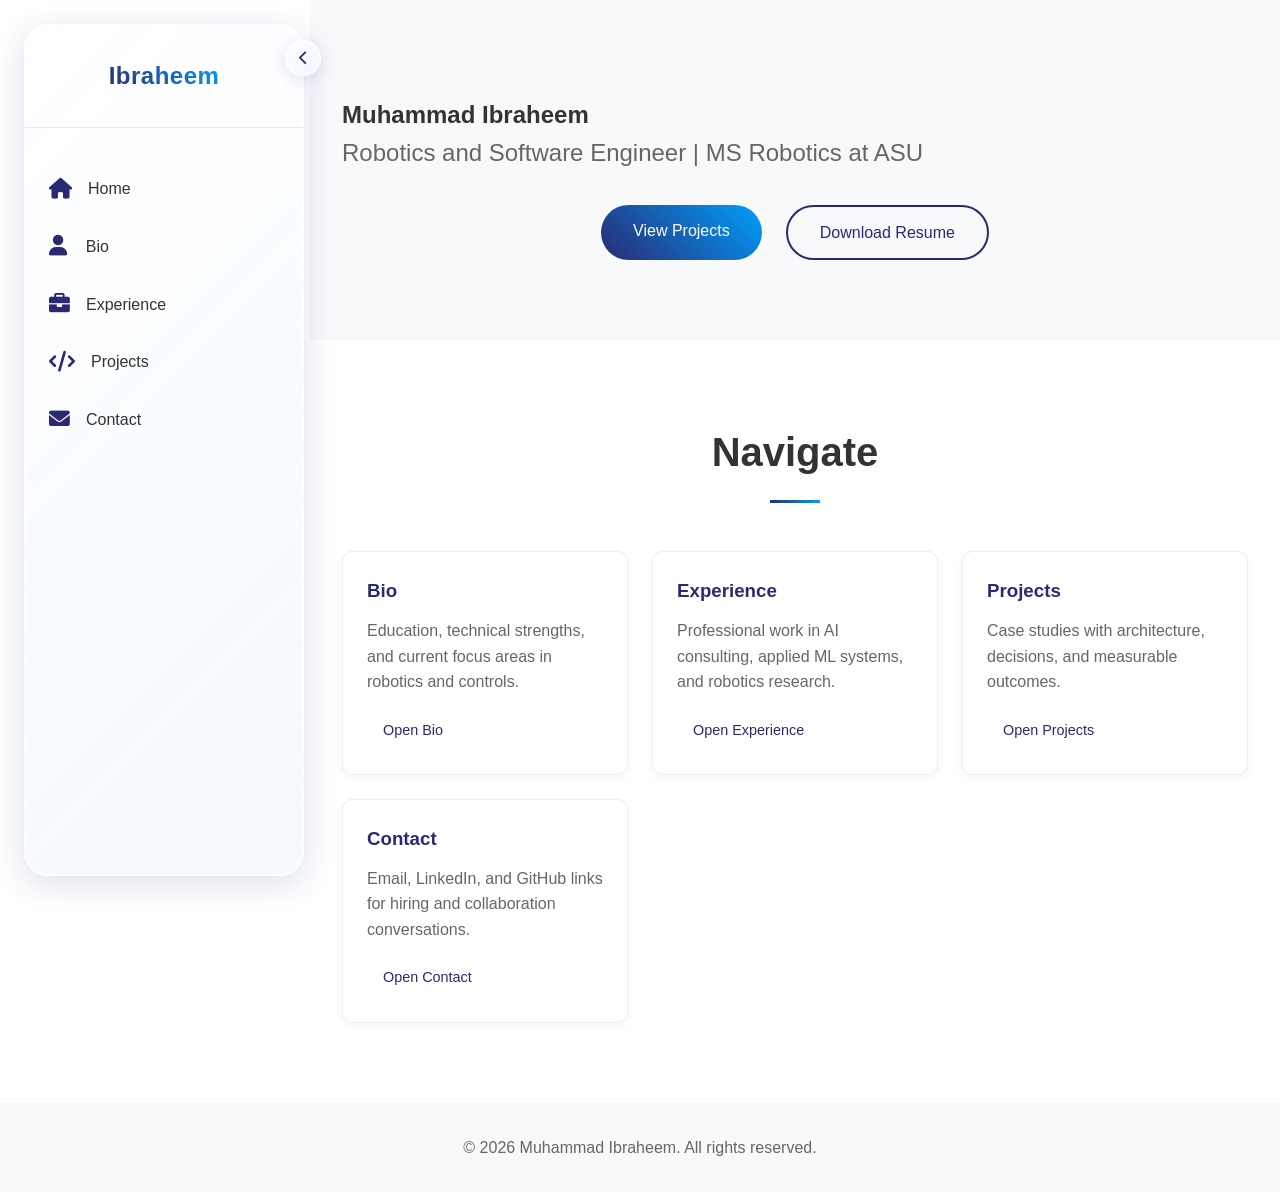
==== index.html @ ad09bc07 "Refactor to multipage site and add quadruped challenge case study" ====
<!DOCTYPE html>
<html lang="en">
<head>
    <meta charset="UTF-8">
    <meta name="viewport" content="width=device-width, initial-scale=1.0">
    <title>Muhammad Ibraheem | Robotics & Software Portfolio</title>

    <meta name="description" content="Muhammad Ibraheem - Robotics and software portfolio with project case studies, experience, and technical background.">
    <meta name="author" content="Muhammad Ibraheem">
    <meta name="robots" content="index,follow">
    <meta name="theme-color" content="#2a2a72">
    <link rel="canonical" href="https://ibraheem-111.github.io/">

    <meta property="og:title" content="Muhammad Ibraheem | Robotics & Software Portfolio">
    <meta property="og:description" content="Explore project case studies, engineering experience, and current robotics work.">
    <meta property="og:type" content="website">
    <meta property="og:url" content="https://ibraheem-111.github.io/">
    <meta property="og:image" content="https://ibraheem-111.github.io/ibraheem.jpg">

    <meta name="twitter:card" content="summary_large_image">
    <meta name="twitter:title" content="Muhammad Ibraheem | Robotics & Software Portfolio">
    <meta name="twitter:description" content="Project case studies and engineering experience in robotics and software.">
    <meta name="twitter:image" content="https://ibraheem-111.github.io/ibraheem.jpg">

    <script type="application/ld+json">
    {
        "@context": "https://schema.org",
        "@type": "Person",
        "name": "Muhammad Ibraheem",
        "jobTitle": "MS Robotics and Autonomous Systems Student",
        "url": "https://ibraheem-111.github.io",
        "image": "https://ibraheem-111.github.io/ibraheem.jpg",
        "sameAs": [
            "https://github.com/ibraheem-111",
            "https://www.linkedin.com/in/muhammad-ibraheem-abb066152/"
        ],
        "location": {
            "@type": "Place",
            "name": "Tempe, Arizona, USA"
        }
    }
    </script>

    <link rel="icon" type="image/svg+xml" href="/favicon.svg">
    <link rel="alternate icon" href="/favicon.ico">
    <link rel="stylesheet" href="/styles.css">
    <link rel="stylesheet" href="https://cdnjs.cloudflare.com/ajax/libs/font-awesome/6.0.0/css/all.min.css">
</head>
<body>
    <a href="#mainContent" class="skip-to-content">Skip to main content</a>

    <aside class="sidebar" id="sidebar" role="navigation" aria-label="Main navigation">
        <div class="sidebar-header">
            <div class="logo">
                <span class="logo-full">Ibraheem</span>
                <span class="logo-short">I</span>
            </div>
        </div>
        <nav class="sidebar-nav">
            <ul class="sidebar-links">
                <li><a href="/" class="sidebar-link" aria-current="page"><i class="fas fa-home"></i><span class="link-text">Home</span></a></li>
                <li><a href="/bio.html" class="sidebar-link"><i class="fas fa-user"></i><span class="link-text">Bio</span></a></li>
                <li><a href="/experience.html" class="sidebar-link"><i class="fas fa-briefcase"></i><span class="link-text">Experience</span></a></li>
                <li><a href="/projects/" class="sidebar-link"><i class="fas fa-code"></i><span class="link-text">Projects</span></a></li>
                <li><a href="/contact.html" class="sidebar-link"><i class="fas fa-envelope"></i><span class="link-text">Contact</span></a></li>
            </ul>
        </nav>
    </aside>

    <button class="sidebar-toggle-desktop" id="sidebarToggle" aria-label="Toggle sidebar" aria-expanded="true" aria-controls="sidebar">
        <i class="fas fa-chevron-left"></i>
    </button>

    <button class="sidebar-toggle-mobile" id="sidebarToggleMobile" aria-label="Toggle navigation menu" aria-expanded="false" aria-controls="sidebar">
        <span class="bar"></span>
        <span class="bar"></span>
        <span class="bar"></span>
    </button>

    <div class="sidebar-overlay" id="sidebarOverlay"></div>

    <main class="main-content" id="mainContent">
        <section class="page-hero">
            <div class="container">
                <h1>Muhammad Ibraheem</h1>
                <p class="subtitle">Robotics and Software Engineer | MS Robotics at ASU</p>
                <div class="hero-cta">
                    <a href="/projects/" class="btn btn-primary">View Projects</a>
                    <a href="/resume.pdf" download class="btn btn-outline">Download Resume</a>
                </div>
            </div>
        </section>

        <section class="simple-grid-section">
            <div class="container">
                <h2>Navigate</h2>
                <div class="simple-grid">
                    <article class="simple-card">
                        <h3>Bio</h3>
                        <p>Education, technical strengths, and current focus areas in robotics and controls.</p>
                        <a href="/bio.html" class="btn btn-small">Open Bio</a>
                    </article>
                    <article class="simple-card">
                        <h3>Experience</h3>
                        <p>Professional work in AI consulting, applied ML systems, and robotics research.</p>
                        <a href="/experience.html" class="btn btn-small">Open Experience</a>
                    </article>
                    <article class="simple-card">
                        <h3>Projects</h3>
                        <p>Case studies with architecture, decisions, and measurable outcomes.</p>
                        <a href="/projects/" class="btn btn-small">Open Projects</a>
                    </article>
                    <article class="simple-card">
                        <h3>Contact</h3>
                        <p>Email, LinkedIn, and GitHub links for hiring and collaboration conversations.</p>
                        <a href="/contact.html" class="btn btn-small">Open Contact</a>
                    </article>
                </div>
            </div>
        </section>
    </main>

    <footer>
        <div class="container">
            <p>&copy; 2026 Muhammad Ibraheem. All rights reserved.</p>
        </div>
    </footer>

    <script src="/script.js"></script>
</body>
</html>
---- styles.css ----
/* Modern CSS Reset and Variables */
:root {
    --primary-color: #2a2a72;
    --secondary-color: #009ffd;
    --text-color: #333;
    --light-text: #666;
    --background: #ffffff;
    --section-bg: #f8f9fa;
    --transition: all 0.3s ease;
}

* {
    margin: 0;
    padding: 0;
    box-sizing: border-box;
}

body {
    font-family: 'Inter', -apple-system, BlinkMacSystemFont, 'Segoe UI', Roboto, sans-serif;
    line-height: 1.6;
    color: var(--text-color);
    background: var(--background);
}

/* ===== ACCESSIBILITY ===== */

/* Skip to Content Link */
.skip-to-content {
    position: absolute;
    top: -9999px;
    left: -9999px;
    z-index: 9999;
    padding: 1rem;
    background: var(--primary-color);
    color: white;
    text-decoration: none;
    border-radius: 4px;
    font-weight: 500;
}

.skip-to-content:focus {
    top: 1rem;
    left: 1rem;
}

/* Focus Visible Styles */
a:focus-visible,
button:focus-visible,
input:focus-visible,
textarea:focus-visible,
select:focus-visible {
    outline: 3px solid var(--secondary-color);
    outline-offset: 2px;
}

/* Prefers Reduced Motion */
@media (prefers-reduced-motion: reduce) {
    * {
        animation-duration: 0.01ms !important;
        animation-iteration-count: 1 !important;
        transition-duration: 0.01ms !important;
        scroll-behavior: auto !important;
    }
}

/* ===== SIDEBAR NAVIGATION ===== */

/* Sidebar Container */
.sidebar {
    position: fixed;
    top: 1.5rem;
    left: 1.5rem;
    height: calc(100vh - 3rem);
    width: 280px;
    background: linear-gradient(135deg, rgba(255, 255, 255, 0.8), rgba(240, 248, 255, 0.75));
    backdrop-filter: blur(20px) saturate(180%);
    -webkit-backdrop-filter: blur(20px) saturate(180%);
    border: 1px solid rgba(255, 255, 255, 0.6);
    border-radius: 24px;
    box-shadow: 0 8px 32px rgba(31, 38, 135, 0.15),
                0 0 0 1px rgba(255, 255, 255, 0.4) inset;
    z-index: 1000;
    transition: all 0.3s cubic-bezier(0.4, 0, 0.2, 1);
    display: flex;
    flex-direction: column;
    overflow: hidden;
}

/* Collapsed State (Desktop) */
.sidebar.collapsed {
    width: 80px;
}

.sidebar.collapsed .link-text {
    display: none;
}

/* Sidebar Header */
.sidebar-header {
    padding: 2rem 1.5rem;
    border-bottom: 1px solid rgba(42, 42, 114, 0.1);
    transition: padding 0.3s ease;
}

.sidebar.collapsed .sidebar-header {
    padding: 1.5rem 0.5rem;
}

.sidebar .logo {
    font-size: 1.5rem;
    font-weight: 700;
    text-align: center;
    transition: all 0.3s ease;
    letter-spacing: 0.5px;
}

.sidebar .logo span {
    background: linear-gradient(45deg, var(--primary-color), var(--secondary-color));
    -webkit-background-clip: text;
    -webkit-text-fill-color: transparent;
    background-clip: text;
}

.logo-short {
    display: none;
}

.sidebar.collapsed .logo-full {
    display: none;
}

.sidebar.collapsed .logo-short {
    display: inline;
}

/* Sidebar Navigation */
.sidebar-nav {
    flex: 1;
    overflow-y: auto;
    padding: 2rem 0;
}

.sidebar-links {
    list-style: none;
    padding: 0;
    margin: 0;
}

.sidebar-link {
    display: flex;
    align-items: center;
    gap: 1rem;
    padding: 1rem 1.5rem;
    color: var(--text-color);
    text-decoration: none;
    font-weight: 500;
    transition: all 0.3s ease;
    position: relative;
}

.sidebar-link i {
    font-size: 1.3rem;
    min-width: 1.3rem;
    color: var(--primary-color);
    transition: transform 0.3s ease;
}

.sidebar-link:hover {
    background: linear-gradient(90deg, rgba(42, 42, 114, 0.08), rgba(0, 159, 253, 0.05));
    padding-left: 2rem;
}

.sidebar-link:hover i {
    transform: translateX(5px);
}

.sidebar-link.active {
    background: linear-gradient(90deg, rgba(42, 42, 114, 0.12), rgba(0, 159, 253, 0.08));
    color: var(--primary-color);
    border-left: 4px solid var(--primary-color);
}

/* Desktop Toggle Button */
.sidebar-toggle-desktop {
    position: fixed;
    left: 285px;
    top: 2.5rem;
    width: 36px;
    height: 36px;
    background: linear-gradient(135deg, rgba(255, 255, 255, 0.85), rgba(240, 248, 255, 0.8));
    backdrop-filter: blur(20px) saturate(180%);
    -webkit-backdrop-filter: blur(20px) saturate(180%);
    border: 1px solid rgba(255, 255, 255, 0.6);
    border-radius: 50%;
    display: flex;
    align-items: center;
    justify-content: center;
    cursor: pointer;
    z-index: 1001;
    transition: all 0.3s cubic-bezier(0.4, 0, 0.2, 1);
    box-shadow: 0 4px 16px rgba(31, 38, 135, 0.12),
                0 0 0 1px rgba(255, 255, 255, 0.3) inset;
}

.sidebar-toggle-desktop:hover {
    background: linear-gradient(135deg, rgba(255, 255, 255, 0.95), rgba(240, 248, 255, 0.9));
    transform: scale(1.1);
    box-shadow: 0 6px 20px rgba(31, 38, 135, 0.18),
                0 0 0 1px rgba(255, 255, 255, 0.4) inset;
}

.sidebar-toggle-desktop i {
    color: var(--primary-color);
    font-size: 0.9rem;
    transition: transform 0.3s ease;
}

.sidebar.collapsed ~ .sidebar-toggle-desktop {
    left: 105px;
}

.sidebar.collapsed ~ .sidebar-toggle-desktop i {
    transform: rotate(180deg);
}

/* Mobile Toggle Button */
.sidebar-toggle-mobile {
    display: none;
    position: fixed;
    left: 1.5rem;
    top: 1.5rem;
    width: 48px;
    height: 48px;
    background: linear-gradient(135deg, rgba(255, 255, 255, 0.85), rgba(240, 248, 255, 0.8));
    backdrop-filter: blur(20px) saturate(180%);
    -webkit-backdrop-filter: blur(20px) saturate(180%);
    border: 1px solid rgba(255, 255, 255, 0.6);
    border-radius: 14px;
    flex-direction: column;
    align-items: center;
    justify-content: center;
    cursor: pointer;
    z-index: 1002;
    gap: 5px;
    padding: 0;
    box-shadow: 0 4px 16px rgba(31, 38, 135, 0.12),
                0 0 0 1px rgba(255, 255, 255, 0.3) inset;
    transition: all 0.3s cubic-bezier(0.4, 0, 0.2, 1);
}

.sidebar-toggle-mobile:hover {
    background: linear-gradient(135deg, rgba(255, 255, 255, 0.95), rgba(240, 248, 255, 0.9));
    transform: scale(1.05);
    box-shadow: 0 6px 20px rgba(31, 38, 135, 0.18),
                0 0 0 1px rgba(255, 255, 255, 0.4) inset;
}

.sidebar-toggle-mobile .bar {
    display: block;
    width: 25px;
    height: 3px;
    background: var(--primary-color);
    transition: all 0.3s ease;
    border-radius: 2px;
}

/* Hamburger to X animation */
.sidebar-toggle-mobile.active .bar:nth-child(1) {
    transform: translateY(8px) rotate(45deg);
}

.sidebar-toggle-mobile.active .bar:nth-child(2) {
    opacity: 0;
}

.sidebar-toggle-mobile.active .bar:nth-child(3) {
    transform: translateY(-8px) rotate(-45deg);
}

/* Sidebar Overlay (Mobile) */
.sidebar-overlay {
    display: none;
    position: fixed;
    top: 0;
    left: 0;
    width: 100%;
    height: 100%;
    background: rgba(0, 0, 0, 0.5);
    z-index: 999;
    opacity: 0;
    transition: opacity 0.3s ease;
}

.sidebar-overlay.active {
    display: block;
    opacity: 1;
}

/* Main Content - Pushes when sidebar expands */
.main-content {
    margin-left: 310px;
    transition: margin-left 0.3s cubic-bezier(0.4, 0, 0.2, 1);
}

.sidebar.collapsed ~ .main-content {
    margin-left: 110px;
}

/* Hero Header (Merged into About) */
.hero-merged {
    padding-top: 6rem !important;
    background: linear-gradient(135deg, rgba(42, 42, 114, 0.05), rgba(0, 159, 253, 0.05));
}

.hero-header {
    text-align: center;
    margin-bottom: 4rem;
    padding: 2rem 0;
}

.hero-header h1 {
    font-size: 3.5rem;
    margin-bottom: 1rem;
    background: linear-gradient(45deg, var(--primary-color), var(--secondary-color));
    -webkit-background-clip: text;
    -webkit-text-fill-color: transparent;
    background-clip: text;
}

.subtitle {
    font-size: 1.5rem;
    color: var(--light-text);
    margin-bottom: 2rem;
}

/* Buttons */
.hero-cta {
    display: flex;
    gap: 1.5rem;
    justify-content: center;
    margin-top: 2rem;
}

.section-switch {
    margin: 1.25rem auto 0;
    display: inline-flex;
    gap: 0.5rem;
    padding: 0.4rem;
    border-radius: 999px;
    background: rgba(42, 42, 114, 0.08);
    border: 1px solid rgba(42, 42, 114, 0.2);
}

.section-switch-link {
    color: var(--primary-color);
    text-decoration: none;
    padding: 0.5rem 1rem;
    border-radius: 999px;
    font-weight: 600;
    transition: var(--transition);
}

.section-switch-link.is-active,
.section-switch-link:hover {
    color: white;
    background: linear-gradient(45deg, var(--primary-color), var(--secondary-color));
}

.btn {
    display: inline-block;
    padding: 0.8rem 2rem;
    border-radius: 30px;
    text-decoration: none;
    font-weight: 500;
    transition: var(--transition);
}

.btn-primary {
    background: linear-gradient(45deg, var(--primary-color), var(--secondary-color));
    color: white;
}

.btn-secondary {
    border: 2px solid var(--primary-color);
    color: var(--primary-color);
    background: transparent;
}

.btn-secondary[aria-disabled="true"] {
    opacity: 0.5;
    cursor: not-allowed;
}

.btn-outline {
    border: 2px solid var(--primary-color);
    color: var(--primary-color);
}

.btn-small {
    padding: 0.5rem 1rem;
    font-size: 0.9rem;
    border-radius: 20px;
    display: inline-block;
}

.btn:hover:not([aria-disabled="true"]) {
    transform: translateY(-3px);
    box-shadow: 0 5px 15px rgba(0, 0, 0, 0.1);
}

/* Project Links Section */
.project-links {
    display: flex;
    gap: 1rem;
    margin-top: 1.5rem;
    flex-wrap: wrap;
}

.project-links .btn {
    margin: 0;
}

/* Multi-page Simple Layout */
.page-hero {
    padding-top: 6rem;
    background: var(--section-bg);
}

.simple-grid-section {
    background: var(--background);
}

.simple-grid {
    display: grid;
    grid-template-columns: repeat(auto-fit, minmax(240px, 1fr));
    gap: 1.5rem;
}

.simple-card {
    background: white;
    border: 1px solid rgba(42, 42, 114, 0.08);
    border-radius: 10px;
    padding: 1.5rem;
    box-shadow: 0 4px 12px rgba(0, 0, 0, 0.04);
}

.simple-card h3 {
    color: var(--primary-color);
    margin-bottom: 0.75rem;
}

.simple-card p {
    color: var(--light-text);
    margin-bottom: 1rem;
}

.simple-card a {
    color: var(--primary-color);
}

/* Sections */
section {
    padding: 5rem 2rem;
}

.container {
    max-width: 1200px;
    margin: 0 auto;
}

h2 {
    font-size: 2.5rem;
    margin-bottom: 3rem;
    text-align: center;
    position: relative;
}

h2::after {
    content: '';
    display: block;
    width: 50px;
    height: 3px;
    background: linear-gradient(45deg, var(--primary-color), var(--secondary-color));
    margin: 1rem auto;
}

/* About Section */
.about-content {
    display: grid;
    grid-template-columns: 1fr 1fr;
    gap: 4rem;
    align-items: start;
    padding: 0 1rem;
}

.about-image {
    display: flex;
    justify-content: center;
    align-items: center;
    width: 100%;
}

.profile-image {
    width: 100%;
    max-width: 400px;
    height: auto;
    aspect-ratio: 1;
    object-fit: cover;
    border-radius: 10px;
    box-shadow: 0 5px 15px rgba(0, 0, 0, 0.1);
    transition: var(--transition);
}

.profile-image:hover {
    transform: translateY(-5px);
    box-shadow: 0 8px 25px rgba(0, 0, 0, 0.15);
}

/* Academic Section */
.academic-content {
    display: grid;
    gap: 2rem;
}

.academic-item {
    background: white;
    padding: 2rem;
    border-radius: 10px;
    box-shadow: 0 5px 15px rgba(0, 0, 0, 0.05);
    transition: var(--transition);
}

.academic-item:hover {
    transform: translateY(-5px);
    box-shadow: 0 8px 25px rgba(0, 0, 0, 0.1);
}

.academic-details {
    display: flex;
    justify-content: space-between;
    margin-top: 1rem;
    color: var(--light-text);
}

/* Interests Section */
.interests {
    background: var(--section-bg);
}

.interests-grid {
    display: grid;
    grid-template-columns: repeat(auto-fit, minmax(250px, 1fr));
    gap: 2rem;
}

.interest-card {
    background: white;
    padding: 2rem;
    border-radius: 10px;
    text-align: center;
    box-shadow: 0 5px 15px rgba(0, 0, 0, 0.05);
    transition: var(--transition);
}

.interest-card:hover {
    transform: translateY(-5px);
    box-shadow: 0 8px 25px rgba(0, 0, 0, 0.1);
}

.interest-card i {
    font-size: 2.5rem;
    margin-bottom: 1rem;
    background: linear-gradient(45deg, var(--primary-color), var(--secondary-color));
    -webkit-background-clip: text;
    -webkit-text-fill-color: transparent;
}

/* Contact Section */
.contact-content {
    max-width: 600px;
    margin: 0 auto;
}

.contact-info {
    display: grid;
    gap: 1.5rem;
}

.contact-item {
    display: flex;
    align-items: center;
    gap: 1rem;
}

.contact-item i {
    font-size: 1.5rem;
    color: var(--primary-color);
}

.contact-item a {
    text-decoration: none;
    color: var(--text-color);
    transition: var(--transition);
}

.contact-item a:hover {
    color: var(--primary-color);
}

/* Footer */
footer {
    background: var(--section-bg);
    padding: 2rem;
    text-align: center;
    color: var(--light-text);
}

/* Projects Section */
.projects {
    background: var(--section-bg);
}

.projects-grid {
    display: grid;
    grid-template-columns: repeat(auto-fit, minmax(300px, 1fr));
    gap: 2rem;
}

.project-card {
    background: white;
    border-radius: 10px;
    overflow: hidden;
    box-shadow: 0 5px 15px rgba(0, 0, 0, 0.05);
    transition: var(--transition);
}

.project-card:hover {
    transform: translateY(-5px);
    box-shadow: 0 8px 25px rgba(0, 0, 0, 0.1);
}

.project-image {
    width: 100%;
    height: 200px;
    overflow: hidden;
}

.project-image .image-placeholder {
    width: 100%;
    height: 100%;
    background: linear-gradient(45deg, var(--primary-color), var(--secondary-color));
    opacity: 0.1;
}

.project-content {
    padding: 1.5rem;
}

.project-content h3 {
    margin-bottom: 0.5rem;
    color: var(--primary-color);
}

.project-content p {
    color: var(--light-text);
    margin-bottom: 1rem;
}

.project-tech {
    display: flex;
    flex-wrap: wrap;
    gap: 0.5rem;
    margin-bottom: 1rem;
}

.project-tech span {
    background: var(--section-bg);
    padding: 0.3rem 0.8rem;
    border-radius: 15px;
    font-size: 0.9rem;
    color: var(--primary-color);
}

/* Experience Section */
.experience-timeline {
    position: relative;
    max-width: 800px;
    margin: 0 auto;
}

.experience-timeline::before {
    content: '';
    position: absolute;
    left: 50%;
    transform: translateX(-50%);
    width: 2px;
    height: 100%;
    background: linear-gradient(to bottom, var(--primary-color), var(--secondary-color));
}

.experience-item {
    position: relative;
    margin-bottom: 3rem;
    width: 50%;
    padding-right: 2rem;
}

.experience-item:nth-child(even) {
    margin-left: 50%;
    padding-right: 0;
    padding-left: 2rem;
}

.experience-item::before {
    content: '';
    position: absolute;
    right: -6px;
    top: 0;
    width: 12px;
    height: 12px;
    border-radius: 50%;
    background: var(--primary-color);
    border: 2px solid white;
    box-shadow: 0 0 0 2px var(--primary-color);
}

.experience-item:nth-child(even)::before {
    right: auto;
    left: -6px;
}

.experience-date {
    font-weight: 600;
    color: var(--primary-color);
    margin-bottom: 0.5rem;
}

.experience-content {
    background: white;
    padding: 1.5rem;
    border-radius: 10px;
    box-shadow: 0 5px 15px rgba(0, 0, 0, 0.05);
}

.experience-content h3 {
    color: var(--primary-color);
    margin-bottom: 0.5rem;
}

.experience-content h4 {
    color: var(--light-text);
    margin-bottom: 1rem;
}

.experience-skills {
    display: flex;
    flex-wrap: wrap;
    gap: 0.5rem;
    margin-top: 1rem;
    list-style: none;
}

.experience-skills li {
    background: var(--section-bg);
    padding: 0.3rem 0.8rem;
    border-radius: 15px;
    font-size: 0.9rem;
    color: var(--primary-color);
}

/* Skills Section */
.skills-section {
    margin-top: 2rem;
}

.skills-section h3 {
    color: var(--primary-color);
    margin-bottom: 1.5rem;
}

.skills-grid {
    display: grid;
    gap: 2rem;
    margin-top: 1rem;
}

.skill-category h4 {
    color: var(--light-text);
    margin-bottom: 1rem;
}

.skill-tags {
    display: flex;
    flex-wrap: wrap;
    gap: 0.5rem;
}

.skill-tags span {
    background: var(--section-bg);
    padding: 0.3rem 0.8rem;
    border-radius: 15px;
    font-size: 0.9rem;
    color: var(--primary-color);
}

/* Project Achievements */
.project-achievements {
    list-style: none;
    margin: 1rem 0;
}

.project-achievements li {
    position: relative;
    padding-left: 1.5rem;
    margin-bottom: 0.5rem;
    color: var(--light-text);
}

.project-achievements li::before {
    content: '•';
    position: absolute;
    left: 0;
    color: var(--primary-color);
}

/* Experience Achievements */
.experience-achievements {
    list-style: none;
    margin: 1rem 0;
}

.experience-achievements li {
    position: relative;
    padding-left: 1.5rem;
    margin-bottom: 0.5rem;
    color: var(--light-text);
}

.experience-achievements li::before {
    content: '•';
    position: absolute;
    left: 0;
    color: var(--primary-color);
}

/* Academic Achievement */
.academic-achievement {
    margin-top: 1rem;
    color: var(--primary-color);
    font-weight: 500;
}

/* Location in Academic Details */
.academic-details .location {
    color: var(--light-text);
    font-style: italic;
}

/* Responsive Design Updates */
@media (max-width: 768px) {
    /* Sidebar Navigation - Mobile */
    .sidebar-toggle-desktop {
        display: none;
    }

    .sidebar-toggle-mobile {
        display: flex;
    }

    .sidebar {
        transform: translateX(calc(-100% - 3rem));
        z-index: 1001;
    }

    .sidebar.active {
        transform: translateX(0);
    }

    /* On mobile, content doesn't push - sidebar overlays */
    .main-content {
        margin-left: 0;
    }

    /* Always show full logo on mobile */
    .sidebar.collapsed .logo-full {
        display: inline;
    }

    .sidebar.collapsed .logo-short {
        display: none;
    }

    .sidebar.collapsed .link-text {
        display: inline;
    }

    /* Hero Header */
    .hero-merged {
        padding-top: 6rem !important;
    }

    .hero-header {
        margin-bottom: 3rem;
        padding: 1rem 0;
    }

    .hero-header h1 {
        font-size: 2rem;
        margin-bottom: 0.5rem;
    }

    .subtitle {
        font-size: 1.2rem;
    }

    .hero-cta {
        flex-direction: column;
        gap: 1rem;
    }

    .section-switch {
        display: flex;
        width: 100%;
        max-width: 320px;
        justify-content: center;
    }

    .hero-cta .btn {
        width: 100%;
        text-align: center;
    }

    /* About Section */
    .about-content {
        grid-template-columns: 1fr;
        gap: 2rem;
        padding: 0;
    }

    .about-image {
        order: -1; /* Move image to top on mobile */
        margin: 0 auto;
        width: 100%;
        max-width: 350px;
        padding: 0 1rem;
    }

    .profile-image {
        width: 100%;
        max-width: 100%;
        height: auto;
        aspect-ratio: 1;
    }

    .about-text {
        padding: 0 1rem;
    }

    .skills-grid {
        gap: 2rem;
    }

    .skill-tags {
        gap: 0.4rem;
    }

    .skill-tags span {
        font-size: 0.8rem;
        padding: 0.2rem 0.6rem;
        white-space: nowrap;
    }

    /* Academic Section */
    .academic-item {
        padding: 1.5rem;
    }

    .academic-details {
        flex-direction: column;
        gap: 0.5rem;
    }

    .academic-details span {
        display: block;
    }

    /* Experience Section */
    .experience-timeline::before {
        left: 0;
    }

    .experience-item {
        width: 100%;
        padding-left: 2rem;
        margin-left: 0;
    }

    .experience-item:nth-child(even) {
        margin-left: 0;
        padding-left: 2rem;
    }

    .experience-item::before {
        left: -6px;
        right: auto;
    }

    .experience-content {
        padding: 1.2rem;
    }

    .experience-achievements li {
        font-size: 0.9rem;
    }

    /* Projects Section */
    .projects-grid {
        grid-template-columns: 1fr;
    }

    .project-card {
        margin-bottom: 2rem;
    }

    .project-image {
        height: 180px;
    }

    .project-tech {
        flex-wrap: wrap;
    }

    .project-tech span {
        font-size: 0.8rem;
        padding: 0.2rem 0.6rem;
    }

    .simple-grid {
        grid-template-columns: 1fr;
    }

    /* Interests Section */
    .interests-grid {
        grid-template-columns: 1fr;
        gap: 1.5rem;
    }

    .interest-card {
        padding: 1.5rem;
    }

    /* Contact Section */
    .contact-content {
        padding: 0 1rem;
    }

    .contact-item {
        flex-direction: row;
        align-items: center;
        gap: 0.8rem;
    }

    .contact-item a, .contact-item span {
        font-size: 0.9rem;
    }

    /* Container Padding */
    .container {
        padding: 0 1rem;
        width: 100%;
        max-width: 100%;
        overflow: hidden;
    }

    /* Section Spacing */
    section {
        width: 100%;
        max-width: 100vw;
        overflow: hidden;
        padding: 4rem 0;
    }

    h2 {
        font-size: 2rem;
        margin-bottom: 2rem;
    }
}

/* Small Mobile Devices */
@media (max-width: 480px) {
    /* Sidebar */
    .sidebar {
        width: calc(100% - 3rem);
        max-width: 320px;
        left: 1rem;
        top: 1rem;
        height: calc(100vh - 2rem);
    }

    .sidebar-link {
        padding: 0.9rem 1rem;
    }

    .sidebar-link i {
        font-size: 1.1rem;
    }

    .sidebar-header {
        padding: 1.5rem 1rem;
    }

    .sidebar-toggle-mobile {
        left: 1rem;
        top: 1rem;
    }

    .hero-header h1 {
        font-size: 1.8rem;
    }

    .subtitle {
        font-size: 1rem;
    }

    .about-text p {
        font-size: 0.9rem;
        word-wrap: break-word;
    }

    .container {
        padding: 0 1rem;
    }

    .project-achievements li,
    .experience-achievements li {
        font-size: 0.85rem;
    }

    .academic-item h3 {
        font-size: 1.2rem;
    }

    .contact-item i {
        font-size: 1.2rem;
    }

    .profile-image {
        width: 100%;
        max-width: 100%;
    }

    .about-image {
        max-width: 300px;
    }

    /* Adjust skill tags for better mobile display */
    .skill-tags {
        gap: 0.4rem;
    }

    .skill-tags span {
        font-size: 0.8rem;
        padding: 0.2rem 0.6rem;
        white-space: nowrap;
    }
}

/* Base styles update */
html, body {
    overflow-x: hidden;
    width: 100%;
    position: relative;
}
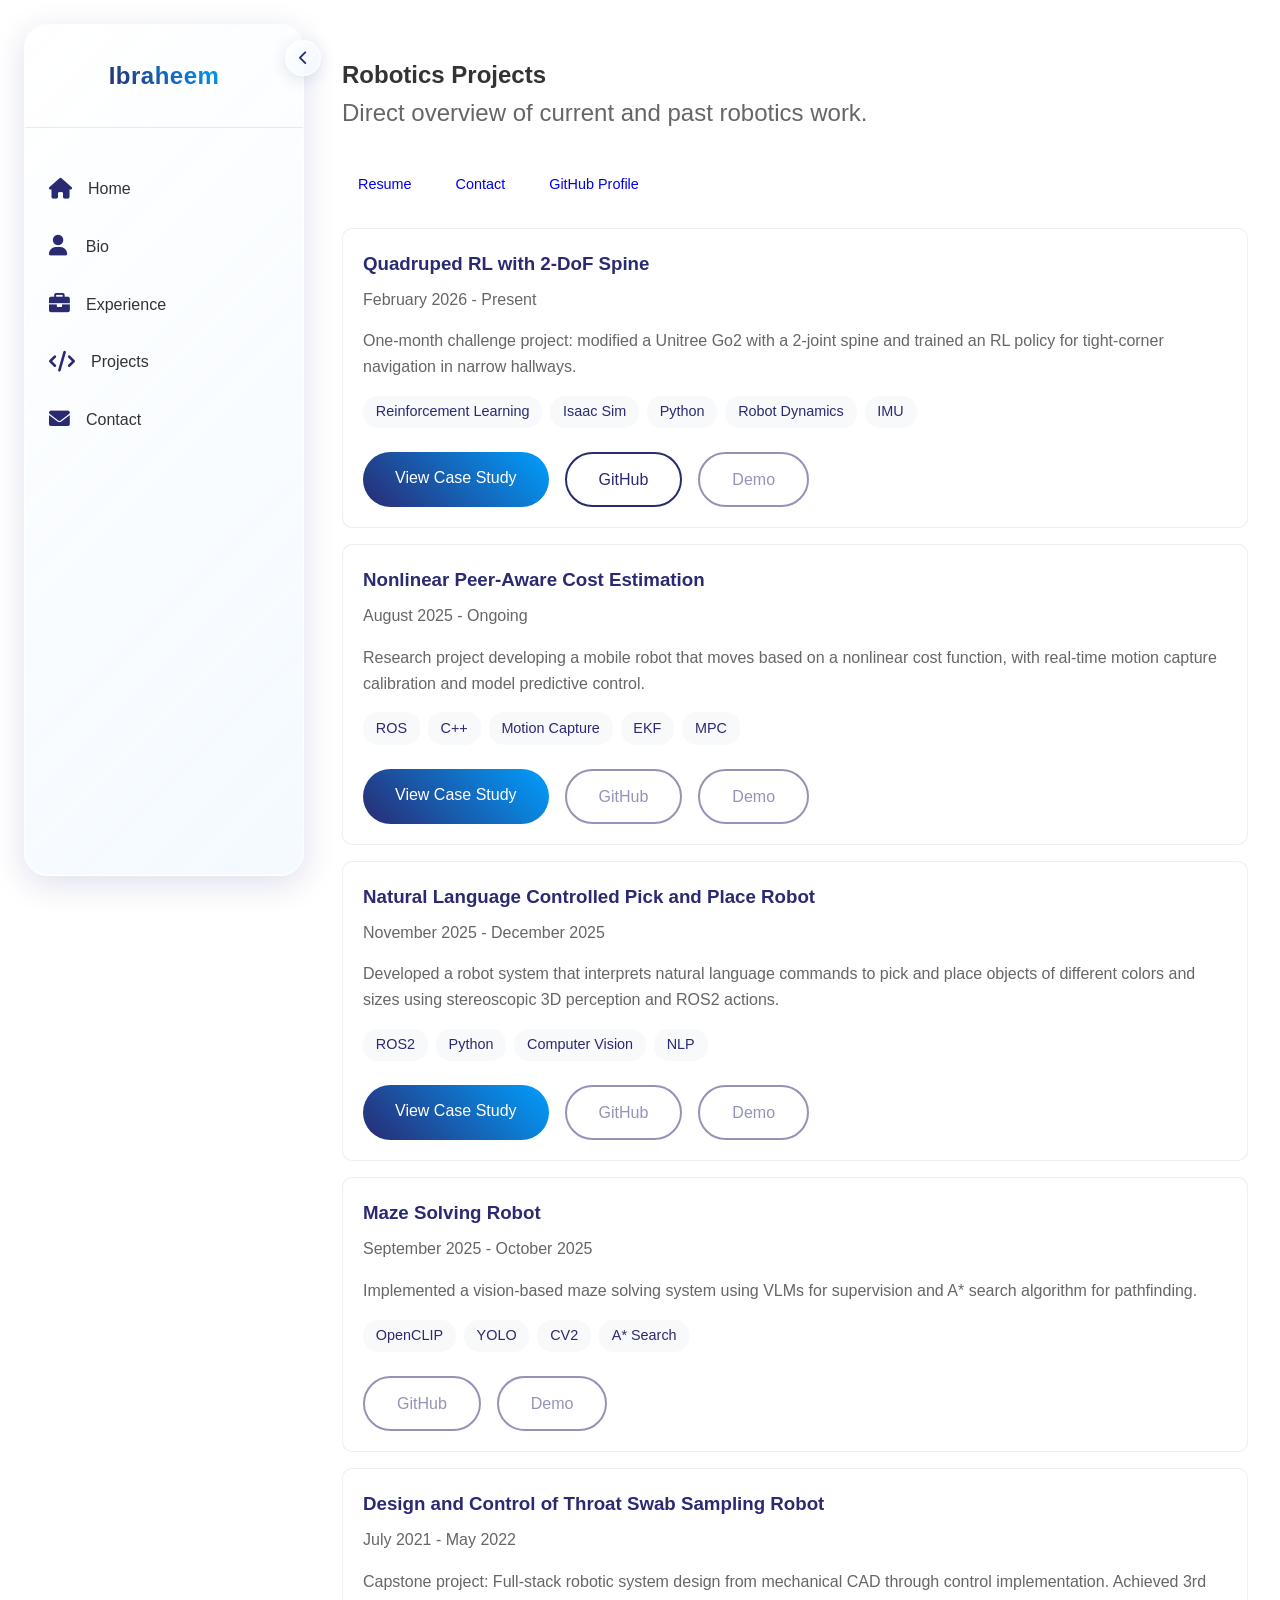
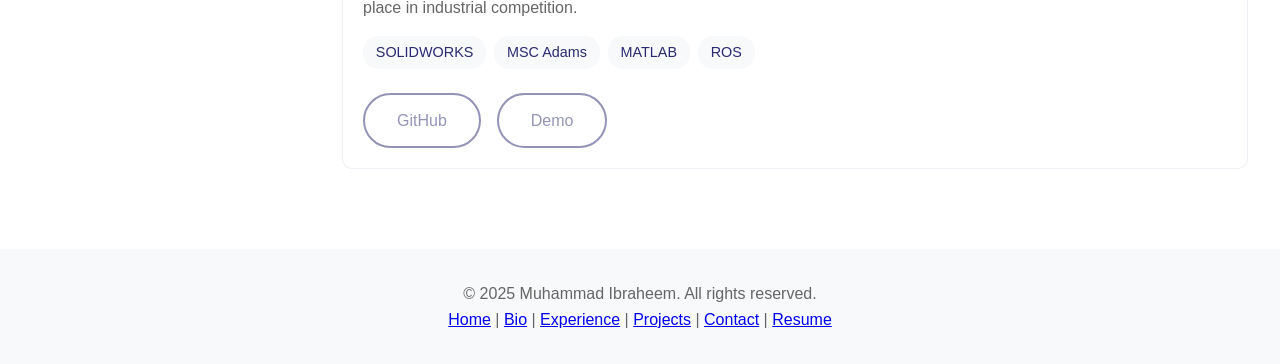
==== commit f63df5b0: "Simplify to projects-first UX and remove visual clutter" ====
--- a/index.html
+++ b/index.html
@@ -3,129 +3,17 @@
 <head>
     <meta charset="UTF-8">
     <meta name="viewport" content="width=device-width, initial-scale=1.0">
-    <title>Muhammad Ibraheem | Robotics & Software Portfolio</title>
-
-    <meta name="description" content="Muhammad Ibraheem - Robotics and software portfolio with project case studies, experience, and technical background.">
-    <meta name="author" content="Muhammad Ibraheem">
+    <title>Muhammad Ibraheem | Robotics Projects</title>
+    <meta name="description" content="Robotics project portfolio of Muhammad Ibraheem.">
     <meta name="robots" content="index,follow">
-    <meta name="theme-color" content="#2a2a72">
-    <link rel="canonical" href="https://ibraheem-111.github.io/">
-
-    <meta property="og:title" content="Muhammad Ibraheem | Robotics & Software Portfolio">
-    <meta property="og:description" content="Explore project case studies, engineering experience, and current robotics work.">
-    <meta property="og:type" content="website">
-    <meta property="og:url" content="https://ibraheem-111.github.io/">
-    <meta property="og:image" content="https://ibraheem-111.github.io/ibraheem.jpg">
-
-    <meta name="twitter:card" content="summary_large_image">
-    <meta name="twitter:title" content="Muhammad Ibraheem | Robotics & Software Portfolio">
-    <meta name="twitter:description" content="Project case studies and engineering experience in robotics and software.">
-    <meta name="twitter:image" content="https://ibraheem-111.github.io/ibraheem.jpg">
-
-    <script type="application/ld+json">
-    {
-        "@context": "https://schema.org",
-        "@type": "Person",
-        "name": "Muhammad Ibraheem",
-        "jobTitle": "MS Robotics and Autonomous Systems Student",
-        "url": "https://ibraheem-111.github.io",
-        "image": "https://ibraheem-111.github.io/ibraheem.jpg",
-        "sameAs": [
-            "https://github.com/ibraheem-111",
-            "https://www.linkedin.com/in/muhammad-ibraheem-abb066152/"
-        ],
-        "location": {
-            "@type": "Place",
-            "name": "Tempe, Arizona, USA"
-        }
-    }
-    </script>
-
-    <link rel="icon" type="image/svg+xml" href="/favicon.svg">
-    <link rel="alternate icon" href="/favicon.ico">
-    <link rel="stylesheet" href="/styles.css">
-    <link rel="stylesheet" href="https://cdnjs.cloudflare.com/ajax/libs/font-awesome/6.0.0/css/all.min.css">
+    <meta http-equiv="refresh" content="0; url=/projects/">
+    <link rel="canonical" href="https://ibraheem-111.github.io/projects/">
 </head>
 <body>
-    <a href="#mainContent" class="skip-to-content">Skip to main content</a>
-
-    <aside class="sidebar" id="sidebar" role="navigation" aria-label="Main navigation">
-        <div class="sidebar-header">
-            <div class="logo">
-                <span class="logo-full">Ibraheem</span>
-                <span class="logo-short">I</span>
-            </div>
-        </div>
-        <nav class="sidebar-nav">
-            <ul class="sidebar-links">
-                <li><a href="/" class="sidebar-link" aria-current="page"><i class="fas fa-home"></i><span class="link-text">Home</span></a></li>
-                <li><a href="/bio.html" class="sidebar-link"><i class="fas fa-user"></i><span class="link-text">Bio</span></a></li>
-                <li><a href="/experience.html" class="sidebar-link"><i class="fas fa-briefcase"></i><span class="link-text">Experience</span></a></li>
-                <li><a href="/projects/" class="sidebar-link"><i class="fas fa-code"></i><span class="link-text">Projects</span></a></li>
-                <li><a href="/contact.html" class="sidebar-link"><i class="fas fa-envelope"></i><span class="link-text">Contact</span></a></li>
-            </ul>
-        </nav>
-    </aside>
-
-    <button class="sidebar-toggle-desktop" id="sidebarToggle" aria-label="Toggle sidebar" aria-expanded="true" aria-controls="sidebar">
-        <i class="fas fa-chevron-left"></i>
-    </button>
-
-    <button class="sidebar-toggle-mobile" id="sidebarToggleMobile" aria-label="Toggle navigation menu" aria-expanded="false" aria-controls="sidebar">
-        <span class="bar"></span>
-        <span class="bar"></span>
-        <span class="bar"></span>
-    </button>
-
-    <div class="sidebar-overlay" id="sidebarOverlay"></div>
-
-    <main class="main-content" id="mainContent">
-        <section class="page-hero">
-            <div class="container">
-                <h1>Muhammad Ibraheem</h1>
-                <p class="subtitle">Robotics and Software Engineer | MS Robotics at ASU</p>
-                <div class="hero-cta">
-                    <a href="/projects/" class="btn btn-primary">View Projects</a>
-                    <a href="/resume.pdf" download class="btn btn-outline">Download Resume</a>
-                </div>
-            </div>
-        </section>
-
-        <section class="simple-grid-section">
-            <div class="container">
-                <h2>Navigate</h2>
-                <div class="simple-grid">
-                    <article class="simple-card">
-                        <h3>Bio</h3>
-                        <p>Education, technical strengths, and current focus areas in robotics and controls.</p>
-                        <a href="/bio.html" class="btn btn-small">Open Bio</a>
-                    </article>
-                    <article class="simple-card">
-                        <h3>Experience</h3>
-                        <p>Professional work in AI consulting, applied ML systems, and robotics research.</p>
-                        <a href="/experience.html" class="btn btn-small">Open Experience</a>
-                    </article>
-                    <article class="simple-card">
-                        <h3>Projects</h3>
-                        <p>Case studies with architecture, decisions, and measurable outcomes.</p>
-                        <a href="/projects/" class="btn btn-small">Open Projects</a>
-                    </article>
-                    <article class="simple-card">
-                        <h3>Contact</h3>
-                        <p>Email, LinkedIn, and GitHub links for hiring and collaboration conversations.</p>
-                        <a href="/contact.html" class="btn btn-small">Open Contact</a>
-                    </article>
-                </div>
-            </div>
-        </section>
+    <main>
+        <h1>Robotics Projects</h1>
+        <p>Redirecting to projects...</p>
+        <p><a href="/projects/">Continue</a></p>
     </main>
-
-    <footer>
-        <div class="container">
-            <p>&copy; 2026 Muhammad Ibraheem. All rights reserved.</p>
-        </div>
-    </footer>
-
-    <script src="/script.js"></script>
 </body>
 </html>
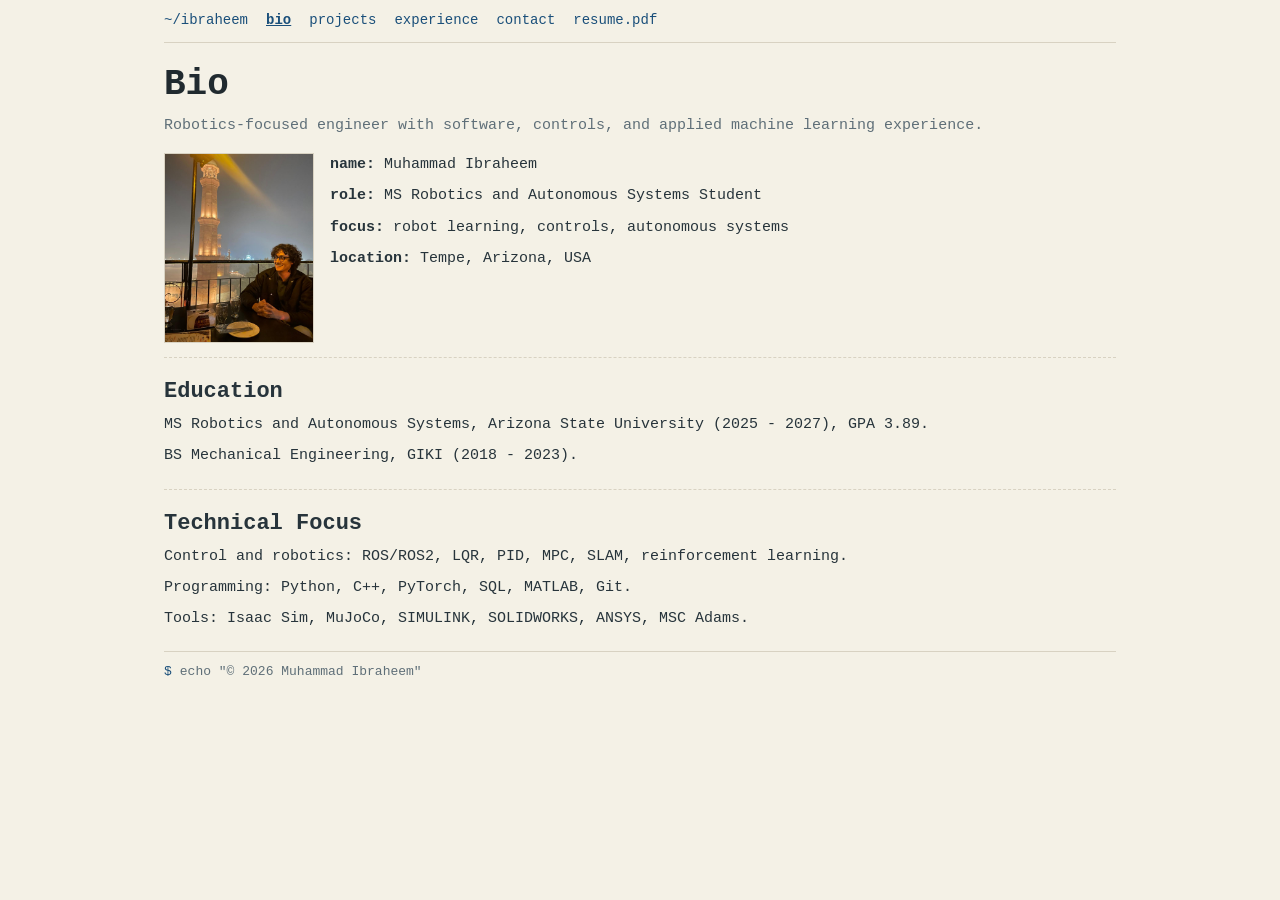
==== commit d30d4caa: "Make bio primary, add bio photo block, and reorder nav" ====
--- a/index.html
+++ b/index.html
@@ -3,17 +3,17 @@
 <head>
     <meta charset="UTF-8">
     <meta name="viewport" content="width=device-width, initial-scale=1.0">
-    <title>Muhammad Ibraheem | Robotics Projects</title>
-    <meta name="description" content="Robotics project portfolio of Muhammad Ibraheem.">
+    <title>Muhammad Ibraheem | Bio</title>
+    <meta name="description" content="Bio and robotics portfolio of Muhammad Ibraheem.">
     <meta name="robots" content="index,follow">
-    <meta http-equiv="refresh" content="0; url=/projects/">
-    <link rel="canonical" href="https://ibraheem-111.github.io/projects/">
+    <meta http-equiv="refresh" content="0; url=/bio.html">
+    <link rel="canonical" href="https://ibraheem-111.github.io/bio.html">
 </head>
 <body>
     <main>
-        <h1>Robotics Projects</h1>
-        <p>Redirecting to projects...</p>
-        <p><a href="/projects/">Continue</a></p>
+        <h1>Muhammad Ibraheem</h1>
+        <p>Redirecting to bio...</p>
+        <p><a href="/bio.html">Continue</a></p>
     </main>
 </body>
 </html>
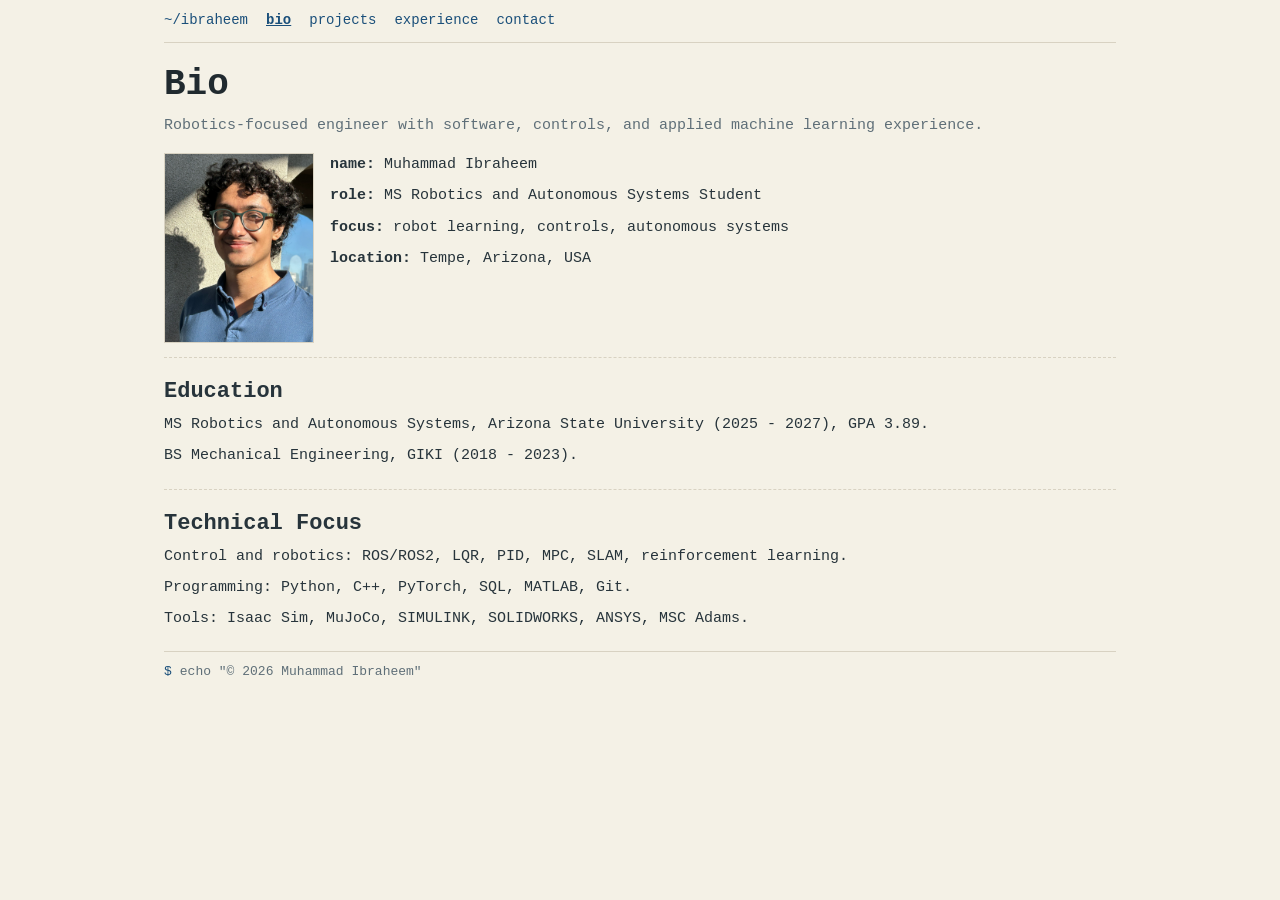
==== commit dee6c47c: "Finalize portfolio cleanup, contact privacy updates, and favicon/image fixes" ====
--- a/index.html
+++ b/index.html
@@ -8,6 +8,10 @@
     <meta name="robots" content="index,follow">
     <meta http-equiv="refresh" content="0; url=/bio.html">
     <link rel="canonical" href="https://ibraheem-111.github.io/bio.html">
+    <link rel="icon" type="image/svg+xml" href="/favicon.svg">
+    <link rel="shortcut icon" href="/favicon.svg">
+    <!-- GoatCounter Analytics -->
+    <script data-goatcounter="https://ibraheem-111.goatcounter.com/count" async src="//gc.zgo.at/count.js"></script>
 </head>
 <body>
     <main>
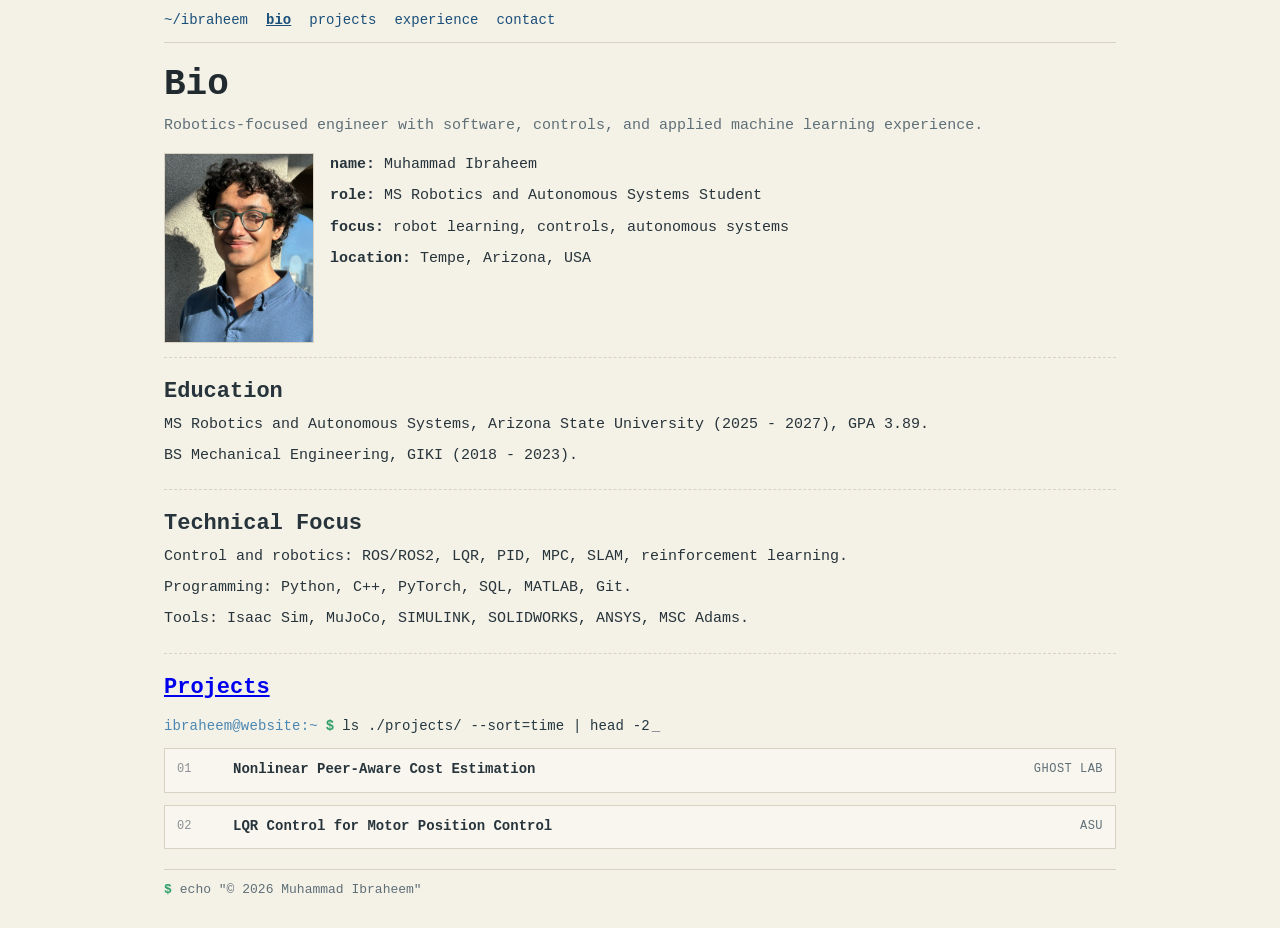
==== commit 1c2e3e4b: "no redirect page" ====
--- a/index.html
+++ b/index.html
@@ -3,21 +3,103 @@
 <head>
     <meta charset="UTF-8">
     <meta name="viewport" content="width=device-width, initial-scale=1.0">
-    <title>Muhammad Ibraheem | Bio</title>
-    <meta name="description" content="Bio and robotics portfolio of Muhammad Ibraheem.">
+    <title>Bio | Muhammad Ibraheem</title>
+    <meta name="description" content="Bio of Muhammad Ibraheem, robotics-focused engineer with software, controls, and ML experience.">
     <meta name="robots" content="index,follow">
-    <meta http-equiv="refresh" content="0; url=/bio.html">
-    <link rel="canonical" href="https://ibraheem-111.github.io/bio.html">
+    <meta property="og:title" content="Bio | Muhammad Ibraheem">
+    <meta property="og:description" content="Background, education, and technical focus in robotics and software.">
+    <meta property="og:type" content="website">
+    <meta property="og:url" content="https://ibraheem-111.github.io/">
+    <meta property="og:image" content="https://ibraheem-111.github.io/ibraheem-coit-tower.jpeg">
+    <meta name="twitter:card" content="summary_large_image">
+    <meta name="twitter:title" content="Bio | Muhammad Ibraheem">
+    <meta name="twitter:description" content="Background and technical focus in robotics.">
+    <meta name="twitter:image" content="https://ibraheem-111.github.io/ibraheem-coit-tower.jpeg">
+    <link rel="canonical" href="https://ibraheem-111.github.io/">
     <link rel="icon" type="image/svg+xml" href="/favicon.svg">
     <link rel="shortcut icon" href="/favicon.svg">
+    <link rel="stylesheet" href="/styles.css">
     <!-- GoatCounter Analytics -->
     <script data-goatcounter="https://ibraheem-111.goatcounter.com/count" async src="//gc.zgo.at/count.js"></script>
 </head>
 <body>
-    <main>
-        <h1>Muhammad Ibraheem</h1>
-        <p>Redirecting to bio...</p>
-        <p><a href="/bio.html">Continue</a></p>
-    </main>
+    <a href="#mainContent" class="skip-to-content">Skip to main content</a>
+    <div class="layout">
+        <nav class="top-nav" aria-label="Main navigation">
+            <a href="/">~/ibraheem</a>
+            <a href="/" aria-current="page">bio</a>
+            <a href="/projects/">projects</a>
+            <a href="/experience.html">experience</a>
+            <a href="/contact.html">contact</a>
+        </nav>
+
+        <main id="mainContent">
+            <h1>Bio</h1>
+            <p class="lead">Robotics-focused engineer with software, controls, and applied machine learning experience.</p>
+
+            <section class="entry profile-entry">
+                <img src="/ibraheem-coit-tower.jpeg" alt="Portrait of Muhammad Ibraheem" class="profile-photo">
+                <div>
+                    <p class="desc"><strong>name:</strong> Muhammad Ibraheem</p>
+                    <p class="desc"><strong>role:</strong> MS Robotics and Autonomous Systems Student</p>
+                    <p class="desc"><strong>focus:</strong> robot learning, controls, autonomous systems</p>
+                    <p class="desc"><strong>location:</strong> Tempe, Arizona, USA</p>
+                </div>
+            </section>
+
+            <section class="entry">
+                <h2>Education</h2>
+                <p class="desc">MS Robotics and Autonomous Systems, Arizona State University (2025 - 2027), GPA 3.89.</p>
+                <p class="desc">BS Mechanical Engineering, GIKI (2018 - 2023).</p>
+            </section>
+
+            <section class="entry">
+                <h2>Technical Focus</h2>
+                <p class="desc">Control and robotics: ROS/ROS2, LQR, PID, MPC, SLAM, reinforcement learning.</p>
+                <p class="desc">Programming: Python, C++, PyTorch, SQL, MATLAB, Git.</p>
+                <p class="desc">Tools: Isaac Sim, MuJoCo, SIMULINK, SOLIDWORKS, ANSYS, MSC Adams.</p>
+            </section>
+
+            <section class="entry" aria-labelledby="featured-projects-title">
+                <h2 id="featured-projects-title"><a href="/projects/">Projects</a></h2>
+                <div class="block"><span class="prompt">$</span>ls ./projects/ --sort=time | head -2</div>
+                <details class="project-details project-toggle">
+                    <summary>
+                        <span class="toggle-num">01</span>
+                        <span class="toggle-title">Nonlinear Peer-Aware Cost Estimation</span>
+                        <span class="toggle-meta">GHOST Lab</span>
+                    </summary>
+                    <ul class="list">
+                        <li>Programmed a mobile robot to move based on a nonlinear peer-aware cost function.</li>
+                        <li>Built real-time control and filtering stack with ROS, EKF, and MPC.</li>
+                        <li>Integrated Bayesian intent inference for belief-aware decisions.</li>
+                    </ul>
+                    <p class="links">
+                        <a href="/projects/">view-projects</a>
+                    </p>
+                </details>
+
+                <details class="project-details project-toggle">
+                    <summary>
+                        <span class="toggle-num">02</span>
+                        <span class="toggle-title">LQR Control for Motor Position Control</span>
+                        <span class="toggle-meta">ASU</span>
+                    </summary>
+                    <ul class="list">
+                        <li>Built an LQR motor controller in SIMULINK and ported it to Arduino.</li>
+                        <li>Implemented state-feedback control with IIR velocity filtering for encoder noise rejection.</li>
+                        <li>Analyzed LQR cart-pole behavior in ROS2 and Gazebo under stochastic disturbances.</li>
+                    </ul>
+                    <p class="links">
+                        <a href="/projects/">view-projects</a>
+                    </p>
+                </details>
+            </section>
+        </main>
+
+        <footer>
+            <div><span class="prompt">$</span>echo "© 2026 Muhammad Ibraheem"</div>
+        </footer>
+    </div>
 </body>
 </html>
--- a/styles.css
+++ b/styles.css
@@ -0,0 +1,341 @@
+:root {
+    --bg: #f4f1e6;
+    --panel: #f8f6ee;
+    --text: #27343b;
+    --muted: #5f6f78;
+    --link: #1a4f7a;
+    --border: #d8d2c2;
+}
+
+* {
+    box-sizing: border-box;
+}
+
+html,
+body {
+    margin: 0;
+    padding: 0;
+}
+
+body {
+    font-family: "Courier New", Courier, monospace;
+    background: var(--bg);
+    color: var(--text);
+    line-height: 1.55;
+    font-size: 15px;
+}
+
+.layout {
+    max-width: 980px;
+    margin: 0 auto;
+    padding: 0 14px 28px;
+}
+
+.top-nav {
+    border-bottom: 1px solid var(--border);
+    padding: 10px 0;
+    font-size: 14px;
+    display: flex;
+    flex-wrap: wrap;
+    gap: 18px;
+}
+
+.top-nav a {
+    color: var(--link);
+    text-decoration: none;
+}
+
+.top-nav a:hover,
+.top-nav a:focus-visible {
+    text-decoration: underline;
+}
+
+.top-nav a[aria-current="page"] {
+    text-decoration: underline;
+    font-weight: 700;
+}
+
+.skip-to-content {
+    position: absolute;
+    left: -9999px;
+    top: auto;
+    width: 1px;
+    height: 1px;
+    overflow: hidden;
+}
+
+.skip-to-content:focus {
+    left: 10px;
+    top: 10px;
+    width: auto;
+    height: auto;
+    background: var(--panel);
+    border: 1px solid var(--border);
+    color: var(--text);
+    padding: 6px 10px;
+    z-index: 1000;
+}
+
+.prompt {
+    color: #2f9f68;
+    margin-right: 8px;
+    font-weight: 700;
+}
+
+h1 {
+    margin: 20px 0 8px;
+    font-size: 36px;
+    line-height: 1.2;
+    color: #202a2f;
+}
+
+h2 {
+    margin: 18px 0 6px;
+    font-size: 22px;
+    line-height: 1.3;
+}
+
+h3 {
+    margin: 12px 0 4px;
+    font-size: 18px;
+    line-height: 1.3;
+}
+
+.lead {
+    margin: 0 0 14px;
+    color: var(--muted);
+}
+
+.block {
+    display: flex;
+    align-items: baseline;
+    flex-wrap: wrap;
+    gap: 0;
+    margin: 14px 0 10px;
+    border: 0;
+    background: transparent;
+    padding: 0;
+    color: #233740;
+    font-size: 14px;
+    letter-spacing: 0.01em;
+}
+
+.block::before {
+    content: "ibraheem@website:~";
+    color: #4b88b3;
+    margin-right: 8px;
+}
+
+.block::after {
+    content: "_";
+    color: #5f6f78;
+    margin-left: 2px;
+    animation: terminal-caret 1.1s step-end infinite;
+}
+
+@keyframes terminal-caret {
+    50% {
+        opacity: 0;
+    }
+}
+
+.project,
+.entry {
+    margin: 16px 0 20px;
+    padding-bottom: 14px;
+    border-bottom: 1px dashed var(--border);
+}
+
+.project:last-child,
+.entry:last-child {
+    border-bottom: 0;
+    padding-bottom: 0;
+}
+
+.profile-entry {
+    display: flex;
+    gap: 16px;
+    align-items: flex-start;
+}
+
+.profile-photo {
+    width: 150px;
+    height: 190px;
+    object-fit: cover;
+    border: 1px solid var(--border);
+    flex-shrink: 0;
+}
+
+.meta {
+    margin: 0 0 8px;
+    color: var(--muted);
+    font-size: 14px;
+}
+
+.desc {
+    margin: 0 0 8px;
+}
+
+.tags {
+    margin: 6px 0;
+    color: var(--muted);
+    font-size: 14px;
+}
+
+.links {
+    margin-top: 6px;
+    font-size: 14px;
+}
+
+.links a {
+    color: var(--link);
+    margin-right: 14px;
+}
+
+.links .disabled {
+    color: #8a9095;
+    text-decoration: none;
+    cursor: default;
+    margin-right: 14px;
+}
+
+.project-details {
+    margin: 8px 0 10px;
+    border-left: 2px solid var(--border);
+    padding-left: 10px;
+}
+
+.project-details summary {
+    color: var(--link);
+    cursor: pointer;
+    font-size: 14px;
+    user-select: none;
+}
+
+.project-toggle {
+    border: 1px solid var(--border);
+    background: var(--panel);
+    padding: 0;
+    margin: 10px 0 12px;
+}
+
+.project-toggle summary {
+    display: grid;
+    grid-template-columns: 44px 1fr auto;
+    gap: 12px;
+    align-items: center;
+    padding: 10px 12px;
+    list-style: none;
+    color: var(--text);
+    border-bottom: 1px solid transparent;
+}
+
+.project-toggle summary::-webkit-details-marker {
+    display: none;
+}
+
+.project-toggle[open] summary {
+    border-bottom-color: var(--border);
+}
+
+.toggle-num {
+    color: #8a9095;
+    font-size: 12px;
+}
+
+.toggle-title {
+    color: var(--text);
+    font-weight: 700;
+}
+
+.toggle-meta {
+    color: var(--muted);
+    font-size: 12px;
+    text-transform: uppercase;
+    letter-spacing: 0.04em;
+}
+
+.project-toggle > .desc,
+.project-toggle > .tags,
+.project-toggle > .list,
+.project-toggle > .links {
+    margin-left: 12px;
+    margin-right: 12px;
+}
+
+.project-toggle > .links {
+    margin-bottom: 12px;
+}
+
+.project-details[open] summary {
+    margin-bottom: 6px;
+}
+
+.project-details summary:focus-visible {
+    outline: 2px solid var(--link);
+    outline-offset: 2px;
+}
+
+.list {
+    margin: 8px 0;
+    padding-left: 20px;
+}
+
+.list li {
+    margin-bottom: 6px;
+}
+
+footer {
+    border-top: 1px solid var(--border);
+    margin-top: 18px;
+    padding-top: 10px;
+    color: var(--muted);
+    font-size: 13px;
+}
+
+@media (max-width: 768px) {
+    h1 {
+        font-size: 30px;
+    }
+
+    .layout {
+        padding: 0 10px 24px;
+    }
+
+    .top-nav {
+        gap: 12px;
+    }
+
+    .profile-entry {
+        flex-direction: column;
+    }
+
+    .profile-photo {
+        width: 130px;
+        height: 165px;
+    }
+
+    .project-toggle summary {
+        grid-template-columns: 34px 1fr;
+    }
+
+    .toggle-meta {
+        grid-column: 2;
+        font-size: 11px;
+    }
+}
+
+@media (prefers-reduced-motion: reduce) {
+    *,
+    *::before,
+    *::after {
+        animation-duration: 0.01ms !important;
+        animation-iteration-count: 1 !important;
+        transition-duration: 0.01ms !important;
+        scroll-behavior: auto !important;
+    }
+
+    .block::after {
+        animation: none;
+    }
+}
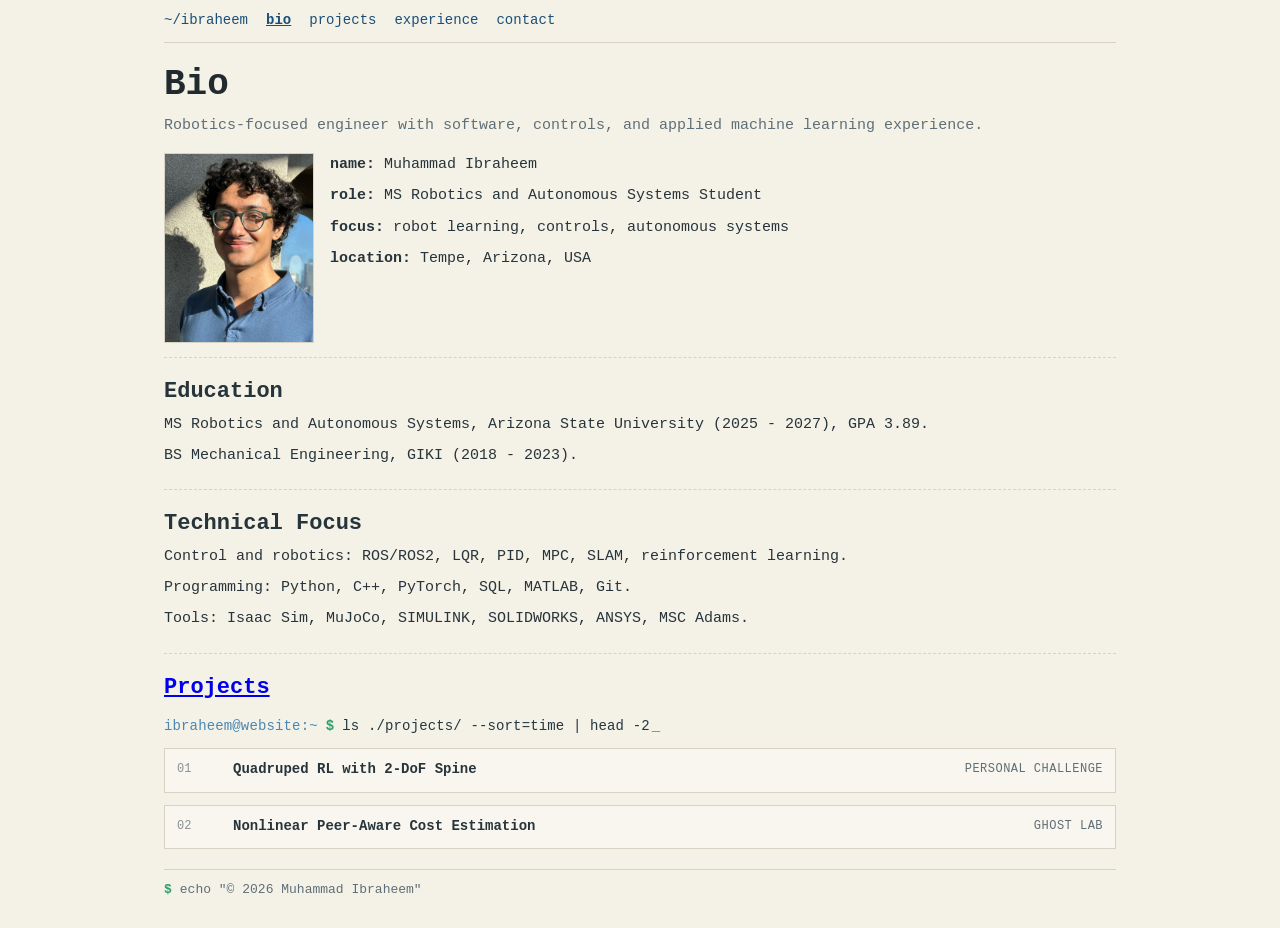
==== commit d0356d5c: "changed snippet view of projects" ====
--- a/index.html
+++ b/index.html
@@ -66,13 +66,13 @@
                 <details class="project-details project-toggle">
                     <summary>
                         <span class="toggle-num">01</span>
-                        <span class="toggle-title">Nonlinear Peer-Aware Cost Estimation</span>
-                        <span class="toggle-meta">GHOST Lab</span>
+                        <span class="toggle-title">Quadruped RL with 2-DoF Spine</span>
+                        <span class="toggle-meta">Personal Challenge</span>
                     </summary>
                     <ul class="list">
-                        <li>Programmed a mobile robot to move based on a nonlinear peer-aware cost function.</li>
-                        <li>Built real-time control and filtering stack with ROS, EKF, and MPC.</li>
-                        <li>Integrated Bayesian intent inference for belief-aware decisions.</li>
+                        <li>Modified a Unitree Go2 with a 2-joint spine and trained an RL policy for tight-corner navigation.</li>
+                        <li>Designed observation and action spaces using IMU, joint states, and relative obstacle-goal pose.</li>
+                        <li>Iteratively tuned rewards and dynamics constraints in Isaac Sim for robust hallway turning.</li>
                     </ul>
                     <p class="links">
                         <a href="/projects/">view-projects</a>
@@ -82,13 +82,13 @@
                 <details class="project-details project-toggle">
                     <summary>
                         <span class="toggle-num">02</span>
-                        <span class="toggle-title">LQR Control for Motor Position Control</span>
-                        <span class="toggle-meta">ASU</span>
+                        <span class="toggle-title">Nonlinear Peer-Aware Cost Estimation</span>
+                        <span class="toggle-meta">GHOST Lab</span>
                     </summary>
                     <ul class="list">
-                        <li>Built an LQR motor controller in SIMULINK and ported it to Arduino.</li>
-                        <li>Implemented state-feedback control with IIR velocity filtering for encoder noise rejection.</li>
-                        <li>Analyzed LQR cart-pole behavior in ROS2 and Gazebo under stochastic disturbances.</li>
+                        <li>Programmed a mobile robot to move based on a nonlinear peer-aware cost function.</li>
+                        <li>Built real-time control and filtering stack with ROS, EKF, and MPC.</li>
+                        <li>Integrated Bayesian intent inference for belief-aware decisions.</li>
                     </ul>
                     <p class="links">
                         <a href="/projects/">view-projects</a>
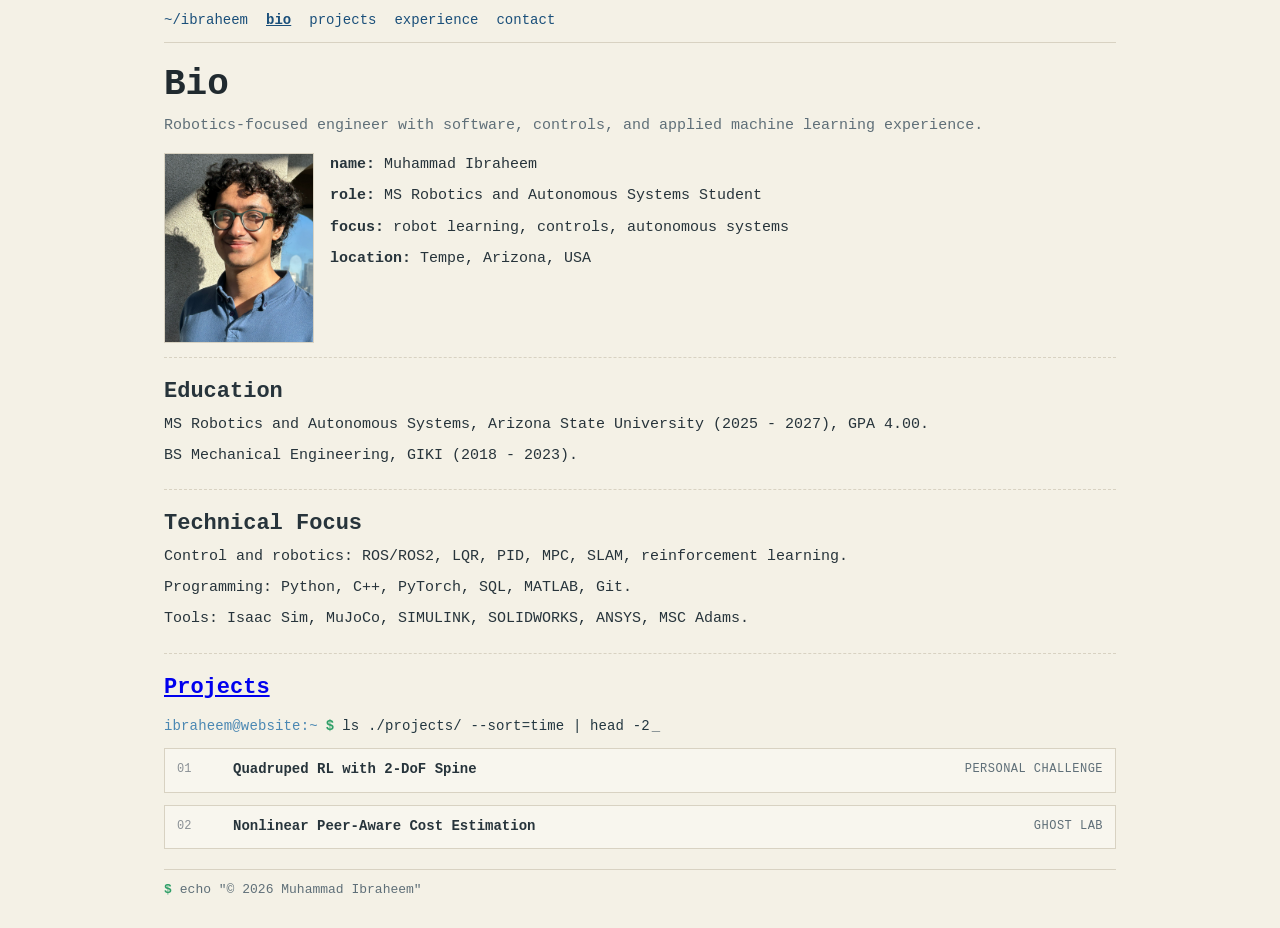
==== commit cd2c3730: "Update GPA to 4.00 Co-Authored-By: Claude Fable 5 <noreply@anthropic.com>" ====
--- a/index.html
+++ b/index.html
@@ -49,7 +49,7 @@
 
             <section class="entry">
                 <h2>Education</h2>
-                <p class="desc">MS Robotics and Autonomous Systems, Arizona State University (2025 - 2027), GPA 3.89.</p>
+                <p class="desc">MS Robotics and Autonomous Systems, Arizona State University (2025 - 2027), GPA 4.00.</p>
                 <p class="desc">BS Mechanical Engineering, GIKI (2018 - 2023).</p>
             </section>
 
--- a/styles.css
+++ b/styles.css
@@ -176,6 +176,16 @@
     margin: 0 0 8px;
 }
 
+.plain-link {
+    color: inherit;
+    text-decoration: inherit;
+}
+
+.plain-link:hover {
+    color: inherit;
+    text-decoration: inherit;
+}
+
 .tags {
     margin: 6px 0;
     color: var(--muted);
@@ -276,6 +286,24 @@
     outline-offset: 2px;
 }
 
+.figure {
+    margin: 14px 0;
+}
+
+.figure img {
+    display: block;
+    max-width: 100%;
+    height: auto;
+    border: 1px solid var(--border);
+    background: var(--panel);
+}
+
+.figure figcaption {
+    margin-top: 6px;
+    color: var(--muted);
+    font-size: 13px;
+}
+
 .list {
     margin: 8px 0;
     padding-left: 20px;
